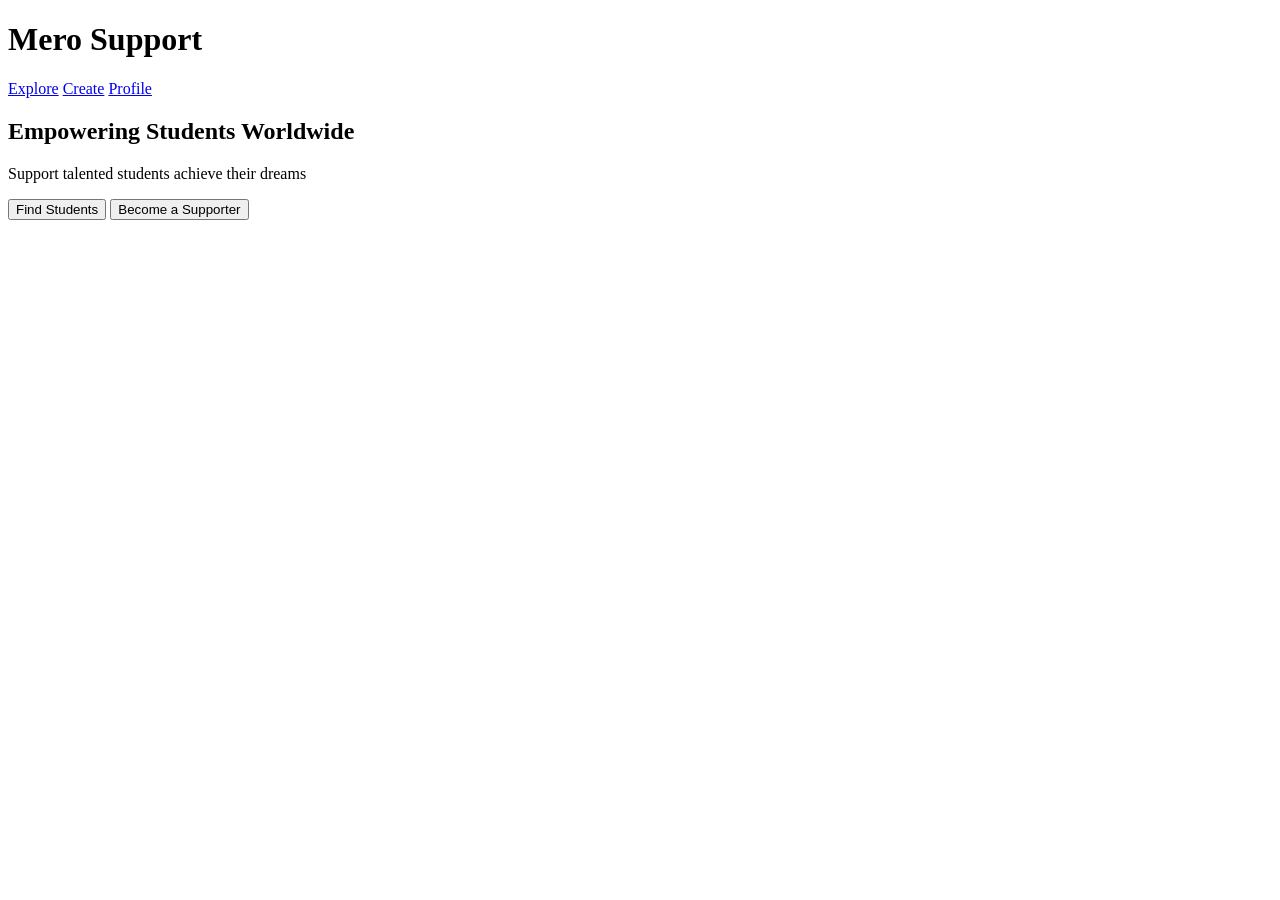
==== index.html @ 4a53d4bf "Rename index.html.txt to index.html" ====
<!DOCTYPE html>
<html lang="en">
<head>
    <meta charset="UTF-8">
    <meta name="viewport" content="width=device-width, initial-scale=1.0">
    <title>Mero Support</title>
    <link rel="stylesheet" href="style.css">
</head>
<body>

<header class="navbar">
    <h1>Mero Support</h1>
    <nav>
        <a href="#">Explore</a>
        <a href="#">Create</a>
        <a href="#">Profile</a>
    </nav>
</header>

<section class="hero">
    <h2>Empowering Students Worldwide</h2>
    <p>Support talented students achieve their dreams</p>

    <div class="buttons">
        <button class="primary">Find Students</button>
        <button class="secondary">Become a Supporter</button>
    </div>
</section>

<section id="feed" class="feed"></section>

<script src="app.js"></script>

</body>
</html>
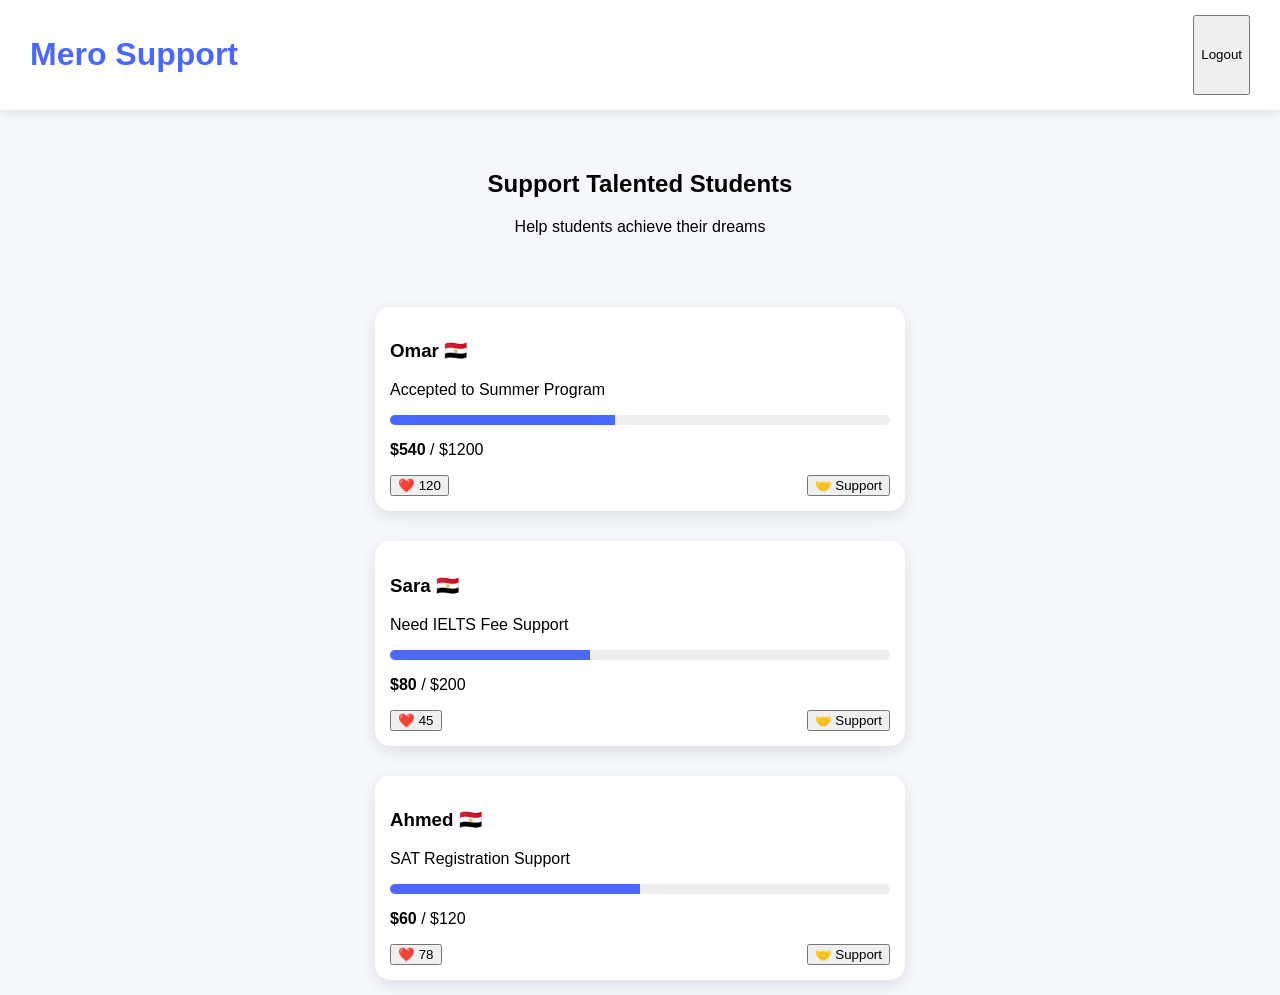
==== commit 819607aa: "Update index.html" ====
--- a/index.html
+++ b/index.html
@@ -1,35 +1,26 @@
 <!DOCTYPE html>
 <html lang="en">
 <head>
-    <meta charset="UTF-8">
-    <meta name="viewport" content="width=device-width, initial-scale=1.0">
-    <title>Mero Support</title>
-    <link rel="stylesheet" href="style.css">
+<meta charset="UTF-8">
+<meta name="viewport" content="width=device-width, initial-scale=1.0">
+<title>Mero Support</title>
+<link rel="stylesheet" href="style.css">
 </head>
+
 <body>
 
 <header class="navbar">
     <h1>Mero Support</h1>
-    <nav>
-        <a href="#">Explore</a>
-        <a href="#">Create</a>
-        <a href="#">Profile</a>
-    </nav>
+    <button onclick="logout()">Logout</button>
 </header>
 
 <section class="hero">
-    <h2>Empowering Students Worldwide</h2>
-    <p>Support talented students achieve their dreams</p>
-
-    <div class="buttons">
-        <button class="primary">Find Students</button>
-        <button class="secondary">Become a Supporter</button>
-    </div>
+    <h2>Support Talented Students</h2>
+    <p>Help students achieve their dreams</p>
 </section>
 
 <section id="feed" class="feed"></section>
 
 <script src="app.js"></script>
-
 </body>
 </html>
--- a/style.css
+++ b/style.css
@@ -0,0 +1,81 @@
+body {
+    margin: 0;
+    font-family: Arial;
+    background: #f5f7fb;
+}
+
+.navbar {
+    display: flex;
+    justify-content: space-between;
+    padding: 15px 30px;
+    background: white;
+    box-shadow: 0 2px 10px rgba(0,0,0,0.1);
+}
+
+.navbar h1 {
+    color: #4a67ff;
+}
+
+.navbar a {
+    margin-left: 15px;
+    text-decoration: none;
+    color: black;
+}
+
+.hero {
+    text-align: center;
+    padding: 40px;
+}
+
+.buttons button {
+    margin: 10px;
+    padding: 10px 20px;
+    border: none;
+    border-radius: 10px;
+    cursor: pointer;
+}
+
+.primary {
+    background: #4a67ff;
+    color: white;
+}
+
+.secondary {
+    background: white;
+    border: 2px solid #4a67ff;
+    color: #4a67ff;
+}
+
+.feed {
+    display: flex;
+    flex-direction: column;
+    align-items: center;
+}
+
+.card {
+    background: white;
+    width: 90%;
+    max-width: 500px;
+    margin: 15px;
+    padding: 15px;
+    border-radius: 15px;
+    box-shadow: 0 5px 15px rgba(0,0,0,0.1);
+}
+
+.progress {
+    background: #eee;
+    border-radius: 20px;
+    height: 10px;
+    overflow: hidden;
+}
+
+.progress-bar {
+    height: 10px;
+    background: #4a67ff;
+}
+
+.actions {
+    display: flex;
+    justify-content: space-between;
+    margin-top: 10px;
+}
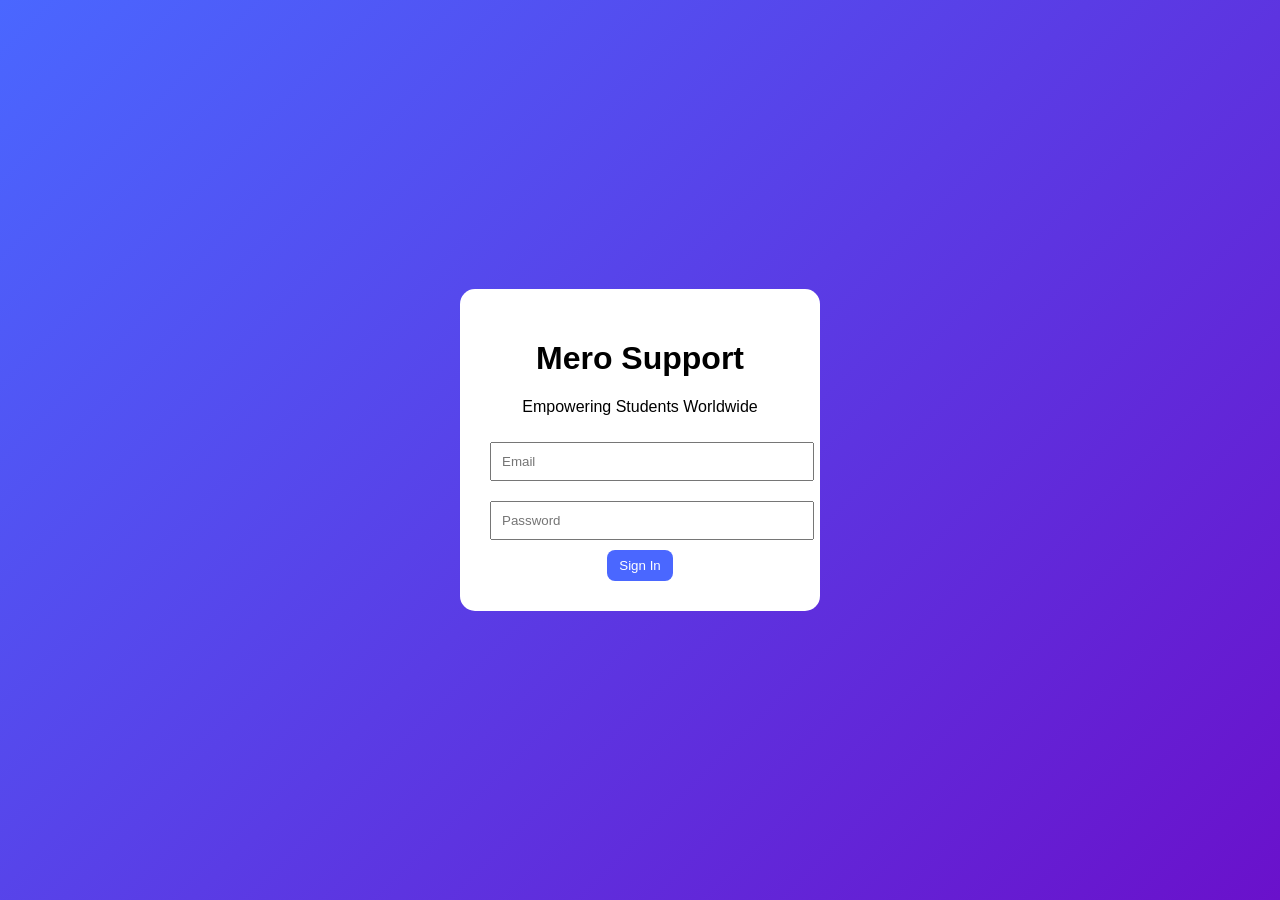
==== commit e09bfe5d: "Update index.html" ====
--- a/index.html
+++ b/index.html
@@ -16,7 +16,7 @@
 
 <section class="hero">
     <h2>Support Talented Students</h2>
-    <p>Help students achieve their dreams</p>
+    <p>Help students achieve their dreams worldwide</p>
 </section>
 
 <section id="feed" class="feed"></section>
--- a/style.css
+++ b/style.css
@@ -1,81 +1,72 @@
 body {
     margin: 0;
     font-family: Arial;
-    background: #f5f7fb;
+    background: #f4f6ff;
 }
 
+/* NAV */
 .navbar {
     display: flex;
     justify-content: space-between;
-    padding: 15px 30px;
+    align-items: center;
+    padding: 15px 20px;
     background: white;
     box-shadow: 0 2px 10px rgba(0,0,0,0.1);
 }
 
-.navbar h1 {
-    color: #4a67ff;
+/* HERO */
+.hero {
+    text-align: center;
+    padding: 25px;
 }
 
-.navbar a {
-    margin-left: 15px;
-    text-decoration: none;
-    color: black;
-}
-
-.hero {
-    text-align: center;
-    padding: 40px;
-}
-
-.buttons button {
-    margin: 10px;
-    padding: 10px 20px;
-    border: none;
-    border-radius: 10px;
-    cursor: pointer;
-}
-
-.primary {
-    background: #4a67ff;
-    color: white;
-}
-
-.secondary {
-    background: white;
-    border: 2px solid #4a67ff;
-    color: #4a67ff;
-}
-
+/* FEED */
 .feed {
     display: flex;
     flex-direction: column;
     align-items: center;
 }
 
+/* CARD */
 .card {
     background: white;
     width: 90%;
     max-width: 500px;
-    margin: 15px;
+    margin: 10px;
     padding: 15px;
-    border-radius: 15px;
-    box-shadow: 0 5px 15px rgba(0,0,0,0.1);
+    border-radius: 12px;
+    box-shadow: 0 3px 10px rgba(0,0,0,0.1);
 }
 
-.progress {
-    background: #eee;
-    border-radius: 20px;
-    height: 10px;
-    overflow: hidden;
+/* BUTTON */
+button {
+    padding: 8px 12px;
+    border: none;
+    border-radius: 8px;
+    cursor: pointer;
+    background: #4a67ff;
+    color: white;
 }
 
-.progress-bar {
-    height: 10px;
-    background: #4a67ff;
+/* LOGIN */
+.auth-body {
+    display: flex;
+    justify-content: center;
+    align-items: center;
+    height: 100vh;
+    background: linear-gradient(135deg,#4a67ff,#6a11cb);
 }
 
-.actions {
-    display: flex;
-    justify-content: space-between;
-    margin-top: 10px;
+.auth-box {
+    background: white;
+    padding: 30px;
+    border-radius: 15px;
+    width: 300px;
+    text-align: center;
 }
+
+.auth-box input {
+    width: 100%;
+    margin: 10px 0;
+    padding: 10px;
+}
